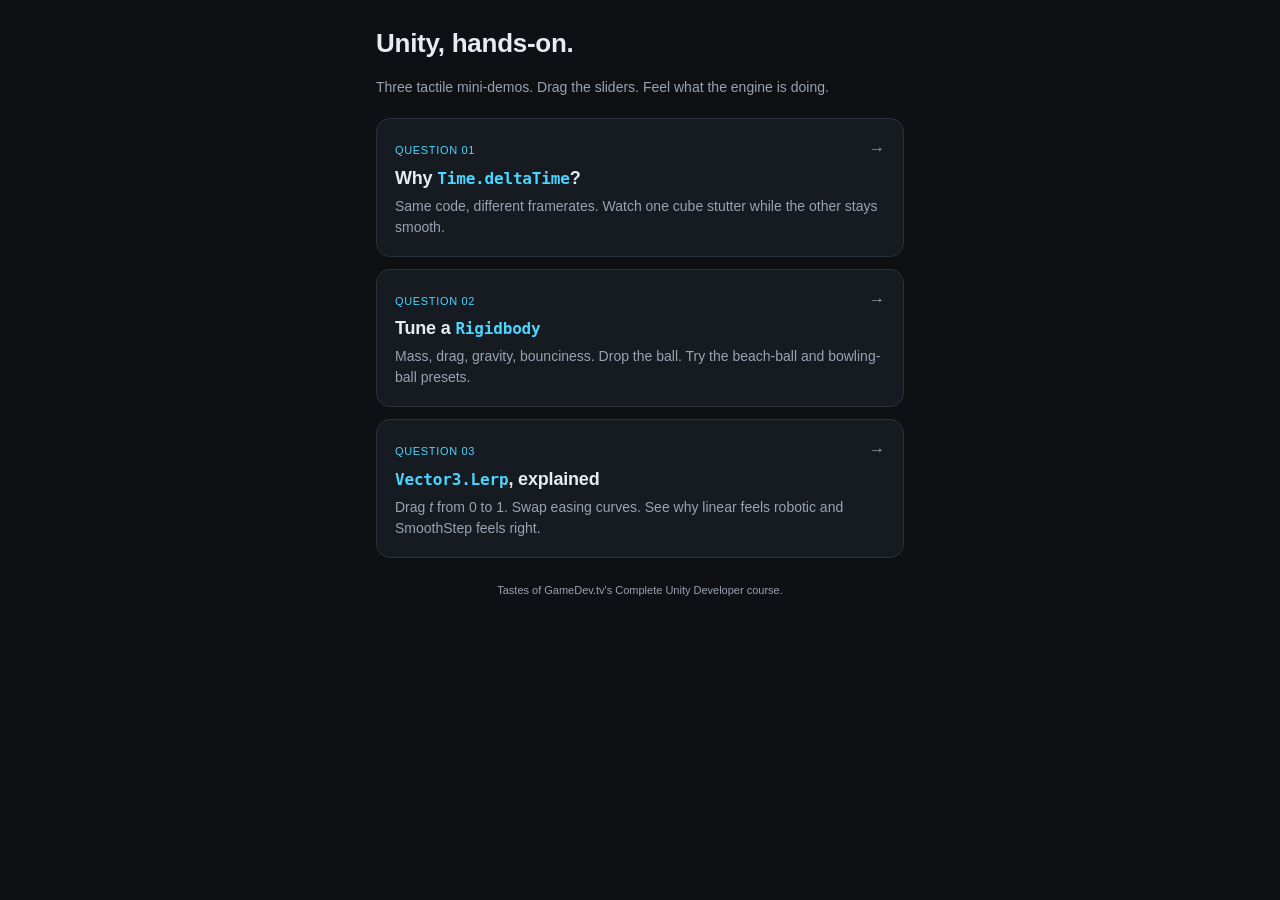
==== index.html @ b9f91390 "Initial: three Unity interactive explainers + index Co-Authored-By: Claude Opus 4.7 <noreply@anthrop" ====
<!doctype html>
<html lang="en">
<head>
<meta charset="utf-8" />
<meta name="viewport" content="width=device-width, initial-scale=1, viewport-fit=cover" />
<title>Unity, hands-on — a few interactive explainers</title>
<meta name="description" content="Tiny interactive demos answering common Unity beginner questions." />
<meta property="og:title" content="Unity, hands-on" />
<meta property="og:description" content="Tactile mini-demos for common Unity beginner questions." />
<meta property="og:type" content="website" />
<style>
  :root {
    --bg: #0e1014;
    --panel: #161a21;
    --panel-2: #1f242d;
    --ink: #e8ecf2;
    --ink-dim: #9aa3b2;
    --accent: #4ad6ff;
    --line: #2a313c;
  }
  * { box-sizing: border-box; }
  html, body { margin: 0; padding: 0; background: var(--bg); color: var(--ink); }
  body {
    font-family: -apple-system, BlinkMacSystemFont, "Segoe UI", Roboto, "Helvetica Neue", Arial, sans-serif;
    line-height: 1.5;
    padding: 24px 16px;
    max-width: 560px;
    margin: 0 auto;
    -webkit-font-smoothing: antialiased;
  }
  h1 {
    font-size: 26px;
    margin: 0 0 8px;
    letter-spacing: -0.01em;
  }
  .sub {
    color: var(--ink-dim);
    font-size: 14px;
    margin-bottom: 20px;
  }
  .card {
    display: block;
    text-decoration: none;
    color: inherit;
    background: var(--panel);
    border: 1px solid var(--line);
    border-radius: 14px;
    padding: 18px;
    margin-bottom: 12px;
    transition: border-color 0.15s ease, transform 0.1s ease;
  }
  .card:active { transform: scale(0.99); }
  .card:hover { border-color: var(--accent); }
  .card .tag {
    display: inline-block;
    font-size: 11px;
    color: var(--accent);
    letter-spacing: 0.06em;
    text-transform: uppercase;
    margin-bottom: 6px;
  }
  .card h2 {
    margin: 0 0 4px;
    font-size: 18px;
    letter-spacing: -0.01em;
  }
  .card h2 code {
    color: var(--accent);
    font-size: 16px;
  }
  .card p {
    margin: 0;
    color: var(--ink-dim);
    font-size: 14px;
  }
  .card .arrow {
    float: right;
    color: var(--ink-dim);
    margin-left: 8px;
  }
  .footer-note {
    text-align: center;
    color: var(--ink-dim);
    font-size: 11px;
    margin-top: 24px;
  }
</style>
</head>
<body>

<h1>Unity, hands-on.</h1>
<p class="sub">Three tactile mini-demos. Drag the sliders. Feel what the engine is doing.</p>

<a class="card" href="deltatime-demo.html">
  <span class="arrow">→</span>
  <div class="tag">Question 01</div>
  <h2>Why <code>Time.deltaTime</code>?</h2>
  <p>Same code, different framerates. Watch one cube stutter while the other stays smooth.</p>
</a>

<a class="card" href="rigidbody-demo.html">
  <span class="arrow">→</span>
  <div class="tag">Question 02</div>
  <h2>Tune a <code>Rigidbody</code></h2>
  <p>Mass, drag, gravity, bounciness. Drop the ball. Try the beach-ball and bowling-ball presets.</p>
</a>

<a class="card" href="lerp-demo.html">
  <span class="arrow">→</span>
  <div class="tag">Question 03</div>
  <h2><code>Vector3.Lerp</code>, explained</h2>
  <p>Drag <em>t</em> from 0 to 1. Swap easing curves. See why linear feels robotic and SmoothStep feels right.</p>
</a>

<p class="footer-note">Tastes of GameDev.tv's Complete Unity Developer course.</p>

</body>
</html>
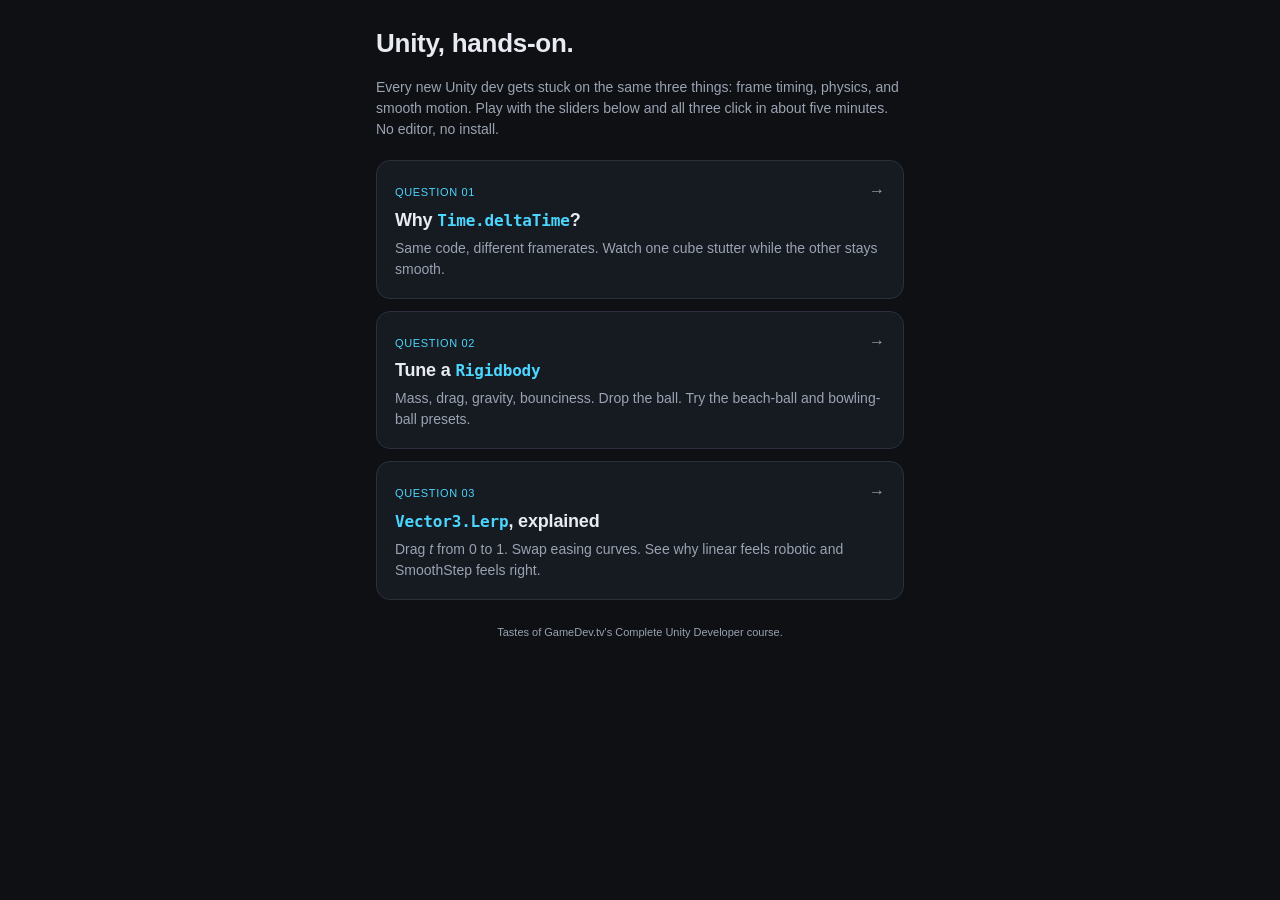
==== commit b11f4c93: "Add outcome-focused hero copy to index Co-Authored-By: Claude Opus 4.7 <noreply@anthropic.com>" ====
--- a/index.html
+++ b/index.html
@@ -89,7 +89,7 @@
 <body>
 
 <h1>Unity, hands-on.</h1>
-<p class="sub">Three tactile mini-demos. Drag the sliders. Feel what the engine is doing.</p>
+<p class="sub">Every new Unity dev gets stuck on the same three things: frame timing, physics, and smooth motion. Play with the sliders below and all three click in about five minutes. No editor, no install.</p>
 
 <a class="card" href="deltatime-demo.html">
   <span class="arrow">→</span>
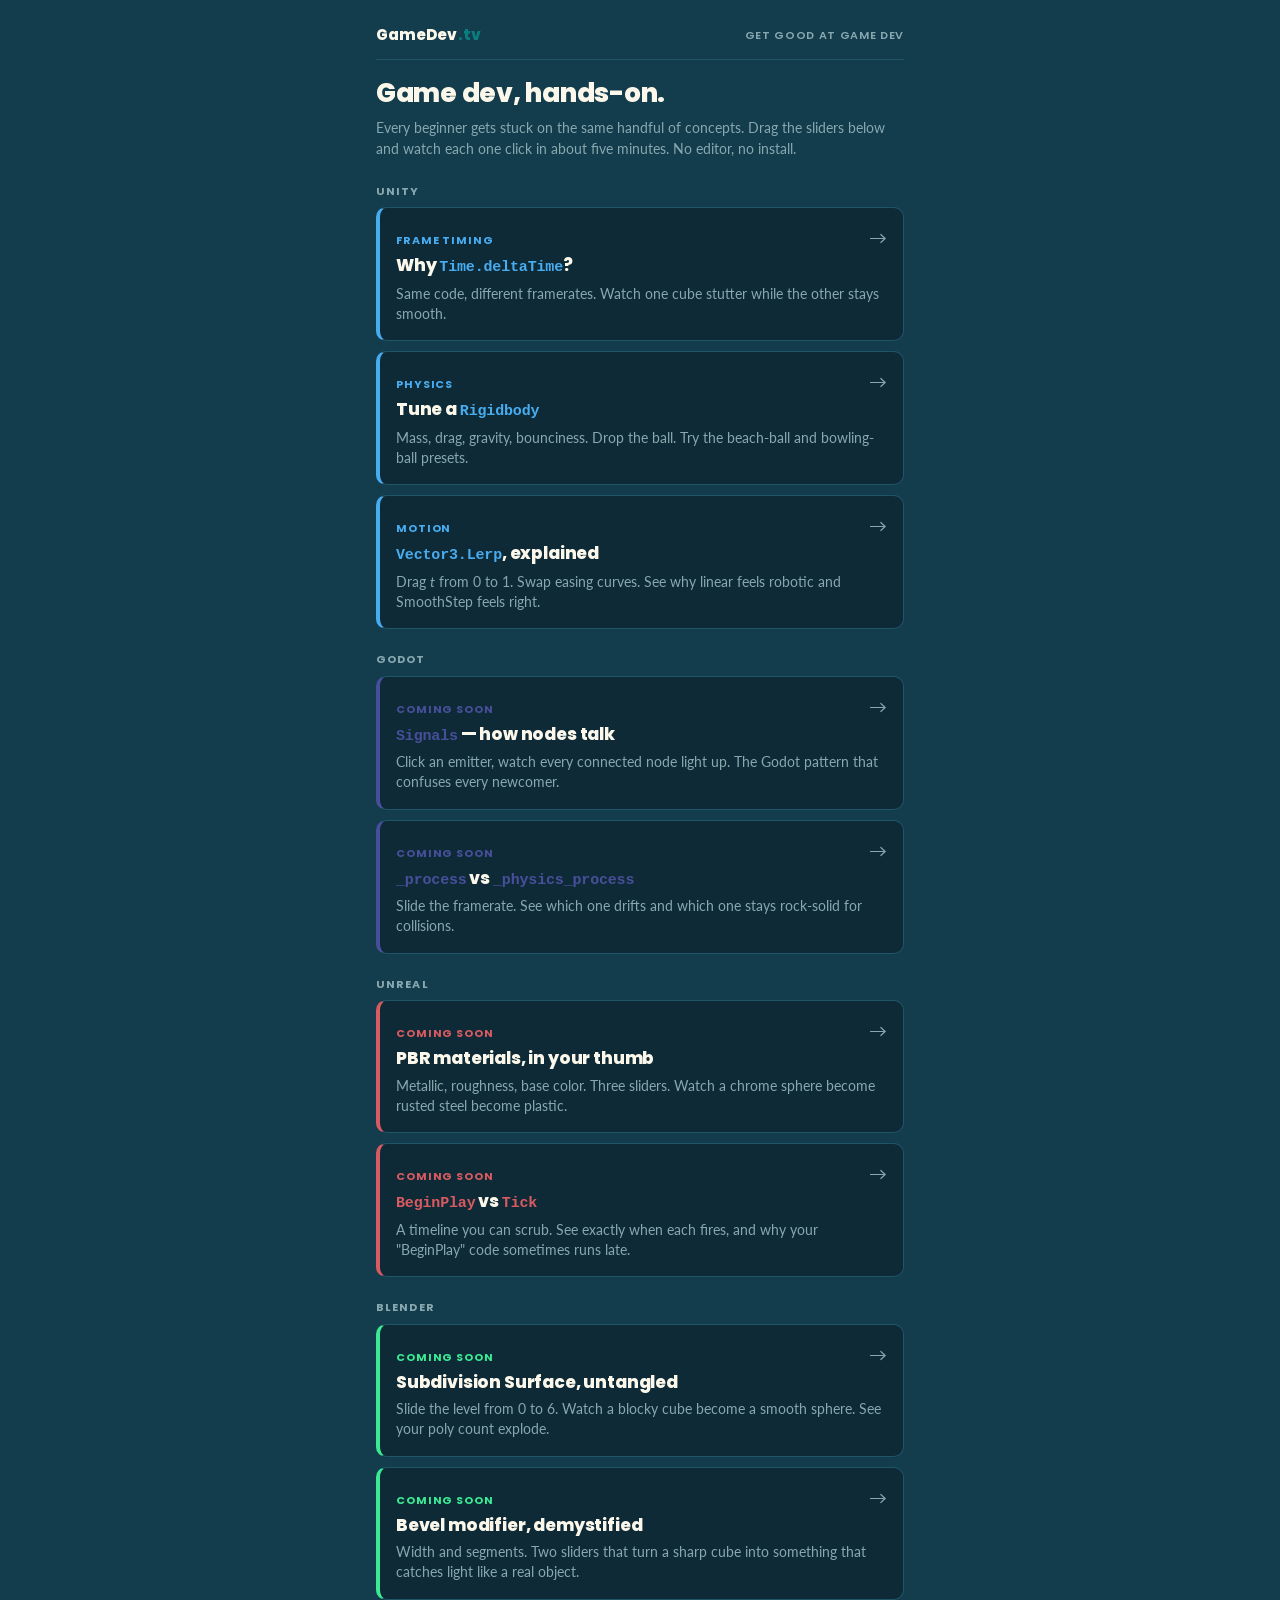
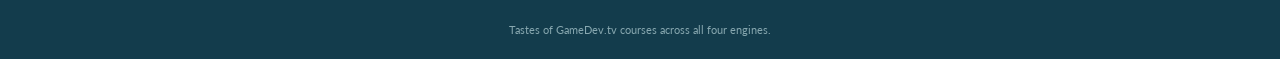
==== commit 24eda960: "Apply GameDev.tv brand: brand.css, brand-bar header, why-am-I-here copy Voice: Fun · Indie · Profess" ====
--- a/index.html
+++ b/index.html
@@ -3,116 +3,145 @@
 <head>
 <meta charset="utf-8" />
 <meta name="viewport" content="width=device-width, initial-scale=1, viewport-fit=cover" />
-<title>Unity, hands-on — a few interactive explainers</title>
-<meta name="description" content="Tiny interactive demos answering common Unity beginner questions." />
-<meta property="og:title" content="Unity, hands-on" />
-<meta property="og:description" content="Tactile mini-demos for common Unity beginner questions." />
+<title>Game dev, hands-on — interactive explainers from GameDev.tv</title>
+<meta name="description" content="Tactile mini-demos answering common questions across Unity, Unreal, Godot, and Blender." />
+<meta property="og:title" content="Game dev, hands-on" />
+<meta property="og:description" content="Tactile mini-demos for common beginner questions across Unity, Unreal, Godot, and Blender." />
 <meta property="og:type" content="website" />
+<link rel="stylesheet" href="brand.css" />
 <style>
-  :root {
-    --bg: #0e1014;
-    --panel: #161a21;
-    --panel-2: #1f242d;
-    --ink: #e8ecf2;
-    --ink-dim: #9aa3b2;
-    --accent: #4ad6ff;
-    --line: #2a313c;
-  }
-  * { box-sizing: border-box; }
-  html, body { margin: 0; padding: 0; background: var(--bg); color: var(--ink); }
-  body {
-    font-family: -apple-system, BlinkMacSystemFont, "Segoe UI", Roboto, "Helvetica Neue", Arial, sans-serif;
-    line-height: 1.5;
-    padding: 24px 16px;
-    max-width: 560px;
-    margin: 0 auto;
-    -webkit-font-smoothing: antialiased;
-  }
-  h1 {
-    font-size: 26px;
-    margin: 0 0 8px;
-    letter-spacing: -0.01em;
-  }
-  .sub {
-    color: var(--ink-dim);
-    font-size: 14px;
-    margin-bottom: 20px;
-  }
   .card {
     display: block;
     text-decoration: none;
     color: inherit;
     background: var(--panel);
     border: 1px solid var(--line);
-    border-radius: 14px;
-    padding: 18px;
-    margin-bottom: 12px;
-    transition: border-color 0.15s ease, transform 0.1s ease;
+    border-left: 4px solid var(--c-engine);
+    border-radius: 10px;
+    padding: 16px;
+    margin-bottom: 10px;
+    transition: transform 0.08s ease, background 0.15s ease;
   }
-  .card:active { transform: scale(0.99); }
-  .card:hover { border-color: var(--accent); }
+  .card:active { transform: translate(2px, 0); }
+  .card:hover { background: var(--panel-2); }
+  .card .row {
+    display: flex;
+    align-items: baseline;
+    justify-content: space-between;
+    gap: 8px;
+    margin-bottom: 2px;
+  }
   .card .tag {
-    display: inline-block;
+    font-family: 'Poppins', sans-serif;
     font-size: 11px;
-    color: var(--accent);
-    letter-spacing: 0.06em;
+    color: var(--c-engine);
+    letter-spacing: 0.08em;
     text-transform: uppercase;
-    margin-bottom: 6px;
+    font-weight: 700;
   }
+  .card .arrow { color: var(--ink-dim); font-size: 18px; }
   .card h2 {
     margin: 0 0 4px;
-    font-size: 18px;
-    letter-spacing: -0.01em;
+    font-size: 17px;
   }
-  .card h2 code {
-    color: var(--accent);
-    font-size: 16px;
-  }
+  .card h2 code { color: var(--c-engine); font-size: 15px; }
   .card p {
     margin: 0;
     color: var(--ink-dim);
-    font-size: 14px;
+    font-size: 13.5px;
   }
-  .card .arrow {
-    float: right;
+  .engine-section { margin-bottom: 22px; }
+  .engine-section .engine-label {
+    font-family: 'Poppins', sans-serif;
+    font-size: 11px;
+    letter-spacing: 0.1em;
+    text-transform: uppercase;
     color: var(--ink-dim);
-    margin-left: 8px;
+    margin-bottom: 8px;
+    font-weight: 700;
   }
-  .footer-note {
-    text-align: center;
-    color: var(--ink-dim);
-    font-size: 11px;
-    margin-top: 24px;
-  }
+  .engine-section.unity   { --c-engine: var(--c-unity); }
+  .engine-section.unreal  { --c-engine: var(--c-unreal); }
+  .engine-section.godot   { --c-engine: var(--c-godot); }
+  .engine-section.blender { --c-engine: var(--c-blender); }
+
+  body { --c-engine: var(--primary-teal); }
+  h1 { font-size: 26px; margin-bottom: 4px; }
+  p.hero { color: var(--ink-dim); font-size: 14px; margin: 0 0 24px; }
 </style>
 </head>
 <body>
 
-<h1>Unity, hands-on.</h1>
-<p class="sub">Every new Unity dev gets stuck on the same three things: frame timing, physics, and smooth motion. Play with the sliders below and all three click in about five minutes. No editor, no install.</p>
+<header class="brand-bar">
+  <a class="brand-mark" href="https://www.gamedev.tv">GameDev<span class="dot">.tv</span></a>
+  <span class="brand-tag">Get Good at Game Dev</span>
+</header>
 
-<a class="card" href="deltatime-demo.html">
-  <span class="arrow">→</span>
-  <div class="tag">Question 01</div>
-  <h2>Why <code>Time.deltaTime</code>?</h2>
-  <p>Same code, different framerates. Watch one cube stutter while the other stays smooth.</p>
-</a>
+<h1>Game dev, hands-on.</h1>
+<p class="hero">Every beginner gets stuck on the same handful of concepts. Drag the sliders below and watch each one click in about five minutes. No editor, no install.</p>
 
-<a class="card" href="rigidbody-demo.html">
-  <span class="arrow">→</span>
-  <div class="tag">Question 02</div>
-  <h2>Tune a <code>Rigidbody</code></h2>
-  <p>Mass, drag, gravity, bounciness. Drop the ball. Try the beach-ball and bowling-ball presets.</p>
-</a>
+<div class="engine-section unity">
+  <div class="engine-label">Unity</div>
+  <a class="card" href="deltatime-demo.html">
+    <div class="row"><span class="tag">Frame timing</span><span class="arrow">→</span></div>
+    <h2>Why <code>Time.deltaTime</code>?</h2>
+    <p>Same code, different framerates. Watch one cube stutter while the other stays smooth.</p>
+  </a>
+  <a class="card" href="rigidbody-demo.html">
+    <div class="row"><span class="tag">Physics</span><span class="arrow">→</span></div>
+    <h2>Tune a <code>Rigidbody</code></h2>
+    <p>Mass, drag, gravity, bounciness. Drop the ball. Try the beach-ball and bowling-ball presets.</p>
+  </a>
+  <a class="card" href="lerp-demo.html">
+    <div class="row"><span class="tag">Motion</span><span class="arrow">→</span></div>
+    <h2><code>Vector3.Lerp</code>, explained</h2>
+    <p>Drag <em>t</em> from 0 to 1. Swap easing curves. See why linear feels robotic and SmoothStep feels right.</p>
+  </a>
+</div>
 
-<a class="card" href="lerp-demo.html">
-  <span class="arrow">→</span>
-  <div class="tag">Question 03</div>
-  <h2><code>Vector3.Lerp</code>, explained</h2>
-  <p>Drag <em>t</em> from 0 to 1. Swap easing curves. See why linear feels robotic and SmoothStep feels right.</p>
-</a>
+<div class="engine-section godot">
+  <div class="engine-label">Godot</div>
+  <a class="card" href="godot-signals-demo.html">
+    <div class="row"><span class="tag">Coming soon</span><span class="arrow">→</span></div>
+    <h2><code>Signals</code> — how nodes talk</h2>
+    <p>Click an emitter, watch every connected node light up. The Godot pattern that confuses every newcomer.</p>
+  </a>
+  <a class="card" href="godot-process-demo.html">
+    <div class="row"><span class="tag">Coming soon</span><span class="arrow">→</span></div>
+    <h2><code>_process</code> vs <code>_physics_process</code></h2>
+    <p>Slide the framerate. See which one drifts and which one stays rock-solid for collisions.</p>
+  </a>
+</div>
 
-<p class="footer-note">Tastes of GameDev.tv's Complete Unity Developer course.</p>
+<div class="engine-section unreal">
+  <div class="engine-label">Unreal</div>
+  <a class="card" href="unreal-pbr-demo.html">
+    <div class="row"><span class="tag">Coming soon</span><span class="arrow">→</span></div>
+    <h2>PBR materials, in your thumb</h2>
+    <p>Metallic, roughness, base color. Three sliders. Watch a chrome sphere become rusted steel become plastic.</p>
+  </a>
+  <a class="card" href="unreal-tick-demo.html">
+    <div class="row"><span class="tag">Coming soon</span><span class="arrow">→</span></div>
+    <h2><code>BeginPlay</code> vs <code>Tick</code></h2>
+    <p>A timeline you can scrub. See exactly when each fires, and why your "BeginPlay" code sometimes runs late.</p>
+  </a>
+</div>
+
+<div class="engine-section blender">
+  <div class="engine-label">Blender</div>
+  <a class="card" href="blender-subdiv-demo.html">
+    <div class="row"><span class="tag">Coming soon</span><span class="arrow">→</span></div>
+    <h2>Subdivision Surface, untangled</h2>
+    <p>Slide the level from 0 to 6. Watch a blocky cube become a smooth sphere. See your poly count explode.</p>
+  </a>
+  <a class="card" href="blender-bevel-demo.html">
+    <div class="row"><span class="tag">Coming soon</span><span class="arrow">→</span></div>
+    <h2>Bevel modifier, demystified</h2>
+    <p>Width and segments. Two sliders that turn a sharp cube into something that catches light like a real object.</p>
+  </a>
+</div>
+
+<p class="footer-note">Tastes of GameDev.tv courses across all four engines.</p>
 
 </body>
 </html>
--- a/brand.css
+++ b/brand.css
@@ -0,0 +1,305 @@
+@import url('https://fonts.googleapis.com/css2?family=Poppins:wght@600;800&family=Lato:wght@400;700;900&display=swap');
+
+:root {
+  /* Primary palette */
+  --shadow-grey: #222334;
+  --dark-teal: #133C4C;
+  --primary-teal: #097D7F;
+  --turquoise: #73E3C5;
+  --ivory: #FBF7EA;
+  --terracota: #DD6031;
+  --sandy: #FC9E4F;
+  --mustard: #FFD756;
+  --lime: #CBFF9A;
+
+  /* Secondary palette — engine color-coding */
+  --c-unity:   #48ACF0; /* Cool Sky */
+  --c-unreal:  #DA5A61; /* Cold Red */
+  --c-godot:   #484F9A; /* Ocean Purple */
+  --c-blender: #3BEA93; /* Fresh Green */
+
+  /* Roles (override --c-engine per page) */
+  --bg: var(--dark-teal);
+  --panel: #0e2a36;
+  --panel-2: #1a4555;
+  --ink: var(--ivory);
+  --ink-dim: #88a8b0;
+  --accent: var(--lime);
+  --line: #1f5567;
+  --c-engine: var(--primary-teal);
+}
+
+* { box-sizing: border-box; }
+html, body { margin: 0; padding: 0; background: var(--bg); color: var(--ink); }
+body {
+  font-family: 'Lato', -apple-system, BlinkMacSystemFont, "Segoe UI", Roboto, sans-serif;
+  line-height: 1.5;
+  padding: 16px;
+  max-width: 560px;
+  margin: 0 auto;
+  -webkit-font-smoothing: antialiased;
+}
+
+h1, h2, h3, .poppins {
+  font-family: 'Poppins', sans-serif;
+  font-weight: 800;
+  letter-spacing: -0.01em;
+}
+h1 { font-size: 24px; margin: 0 0 6px; }
+h2 { font-size: 18px; margin: 0 0 4px; }
+
+p.sub, .sub { color: var(--ink-dim); font-size: 14px; margin: 0 0 14px; }
+
+/* Brand header strip */
+.brand-bar {
+  display: flex;
+  align-items: center;
+  justify-content: space-between;
+  gap: 10px;
+  padding: 8px 0 12px;
+  margin-bottom: 14px;
+  border-bottom: 1px solid var(--line);
+}
+.brand-mark {
+  font-family: 'Poppins', sans-serif;
+  font-weight: 800;
+  font-size: 15px;
+  color: var(--ink);
+  text-decoration: none;
+  letter-spacing: 0.005em;
+}
+.brand-mark .dot { color: var(--c-engine); }
+.brand-tag {
+  font-family: 'Poppins', sans-serif;
+  font-weight: 600;
+  font-size: 11px;
+  color: var(--ink-dim);
+  letter-spacing: 0.06em;
+  text-transform: uppercase;
+}
+
+/* Stage / canvas wrapper */
+.stage {
+  background: var(--panel);
+  border: 1px solid var(--line);
+  border-radius: 12px;
+  padding: 12px;
+  margin-bottom: 14px;
+  box-shadow: 6px 0 0 var(--c-engine);
+}
+canvas {
+  display: block;
+  width: 100%;
+  border-radius: 8px;
+  background: var(--shadow-grey);
+  touch-action: none;
+}
+.legend {
+  display: flex;
+  justify-content: space-between;
+  gap: 8px;
+  margin-top: 8px;
+  font-size: 12px;
+  color: var(--ink-dim);
+  font-variant-numeric: tabular-nums;
+}
+.legend .dot {
+  width: 10px; height: 10px; border-radius: 50%;
+  display: inline-block; vertical-align: middle; margin-right: 4px;
+}
+
+/* Controls panel */
+.controls {
+  background: var(--panel);
+  border: 1px solid var(--line);
+  border-radius: 12px;
+  padding: 14px;
+  margin-bottom: 14px;
+}
+.slider-block { margin-bottom: 14px; }
+.slider-block:last-child { margin-bottom: 0; }
+.label-row {
+  display: flex;
+  justify-content: space-between;
+  align-items: baseline;
+  font-size: 13px;
+  color: var(--ink-dim);
+  margin-bottom: 4px;
+}
+.label-row strong {
+  font-family: 'Poppins', sans-serif;
+  font-weight: 600;
+  color: var(--ink);
+  font-size: 14px;
+}
+.val {
+  font-family: 'Poppins', sans-serif;
+  font-variant-numeric: tabular-nums;
+  color: var(--c-engine);
+  font-weight: 600;
+  font-size: 14px;
+}
+
+input[type=range] {
+  width: 100%;
+  -webkit-appearance: none;
+  appearance: none;
+  height: 28px;
+  background: transparent;
+}
+input[type=range]::-webkit-slider-runnable-track {
+  height: 6px;
+  background: var(--panel-2);
+  border-radius: 3px;
+}
+input[type=range]::-moz-range-track {
+  height: 6px;
+  background: var(--panel-2);
+  border-radius: 3px;
+}
+input[type=range]::-webkit-slider-thumb {
+  -webkit-appearance: none;
+  appearance: none;
+  width: 26px; height: 26px;
+  border-radius: 50%;
+  background: var(--c-engine);
+  margin-top: -10px;
+  border: 3px solid var(--dark-teal);
+  cursor: pointer;
+}
+input[type=range]::-moz-range-thumb {
+  width: 26px; height: 26px;
+  border-radius: 50%;
+  background: var(--c-engine);
+  border: 3px solid var(--dark-teal);
+  cursor: pointer;
+}
+
+/* Buttons */
+.btn {
+  flex: 1 1 auto;
+  padding: 11px 10px;
+  background: var(--panel-2);
+  border: 1px solid var(--line);
+  color: var(--ink);
+  border-radius: 8px;
+  font-family: 'Poppins', sans-serif;
+  font-size: 14px;
+  font-weight: 600;
+  cursor: pointer;
+  -webkit-tap-highlight-color: transparent;
+  transition: transform 0.08s ease, background 0.15s ease;
+}
+.btn:active { transform: translate(2px, 0); }
+.btn.primary {
+  background: var(--accent);
+  color: var(--shadow-grey);
+  border-color: var(--accent);
+}
+.btn.engine {
+  background: var(--c-engine);
+  color: var(--ivory);
+  border-color: var(--c-engine);
+}
+.btn.ghost { background: transparent; }
+
+.preset-row { display: flex; gap: 6px; flex-wrap: wrap; margin-bottom: 12px; }
+.action-row { display: flex; gap: 8px; margin-top: 6px; }
+
+/* Takeaway block */
+.takeaway {
+  background: var(--panel);
+  border: 1px solid var(--line);
+  border-radius: 12px;
+  padding: 14px;
+  margin-bottom: 14px;
+  font-size: 14px;
+}
+.takeaway h3 {
+  margin: 0 0 6px;
+  font-size: 12px;
+  color: var(--c-engine);
+  font-family: 'Poppins', sans-serif;
+  font-weight: 800;
+  letter-spacing: 0.06em;
+  text-transform: uppercase;
+}
+.takeaway ul { margin: 8px 0 0; padding-left: 20px; }
+.takeaway li { margin-bottom: 4px; }
+.takeaway code { color: var(--mustard); font-size: 13px; }
+
+/* Expandable code */
+details.code {
+  background: var(--panel);
+  border: 1px solid var(--line);
+  border-radius: 12px;
+  margin-bottom: 14px;
+  overflow: hidden;
+}
+details.code summary {
+  list-style: none;
+  cursor: pointer;
+  padding: 14px;
+  font-family: 'Poppins', sans-serif;
+  font-weight: 600;
+  font-size: 14px;
+  color: var(--ink);
+  display: flex;
+  justify-content: space-between;
+  align-items: center;
+}
+details.code summary::-webkit-details-marker { display: none; }
+details.code summary::after {
+  content: "›";
+  transform: rotate(90deg);
+  color: var(--ink-dim);
+  transition: transform 0.15s ease;
+  font-size: 18px;
+}
+details.code[open] summary::after { transform: rotate(270deg); }
+pre {
+  margin: 0;
+  padding: 0 14px 14px;
+  font-family: "SF Mono", ui-monospace, Menlo, Consolas, monospace;
+  font-size: 12.5px;
+  line-height: 1.6;
+  color: var(--ink);
+  overflow-x: auto;
+}
+.k { color: #ffb7c5; }
+.c { color: var(--ink-dim); }
+.s { color: var(--lime); }
+
+/* CTA */
+.cta {
+  background: var(--primary-teal);
+  border-radius: 12px;
+  padding: 18px;
+  text-align: center;
+  box-shadow: 6px 0 0 var(--c-engine);
+}
+.cta p {
+  margin: 0 0 12px;
+  font-size: 14px;
+  color: var(--ivory);
+  font-weight: 700;
+}
+.cta a {
+  display: inline-block;
+  padding: 12px 22px;
+  background: var(--accent);
+  color: var(--shadow-grey);
+  text-decoration: none;
+  border-radius: 999px;
+  font-family: 'Poppins', sans-serif;
+  font-weight: 800;
+  font-size: 15px;
+  letter-spacing: 0.005em;
+}
+
+.footer-note {
+  text-align: center;
+  color: var(--ink-dim);
+  font-size: 11px;
+  margin-top: 14px;
+}
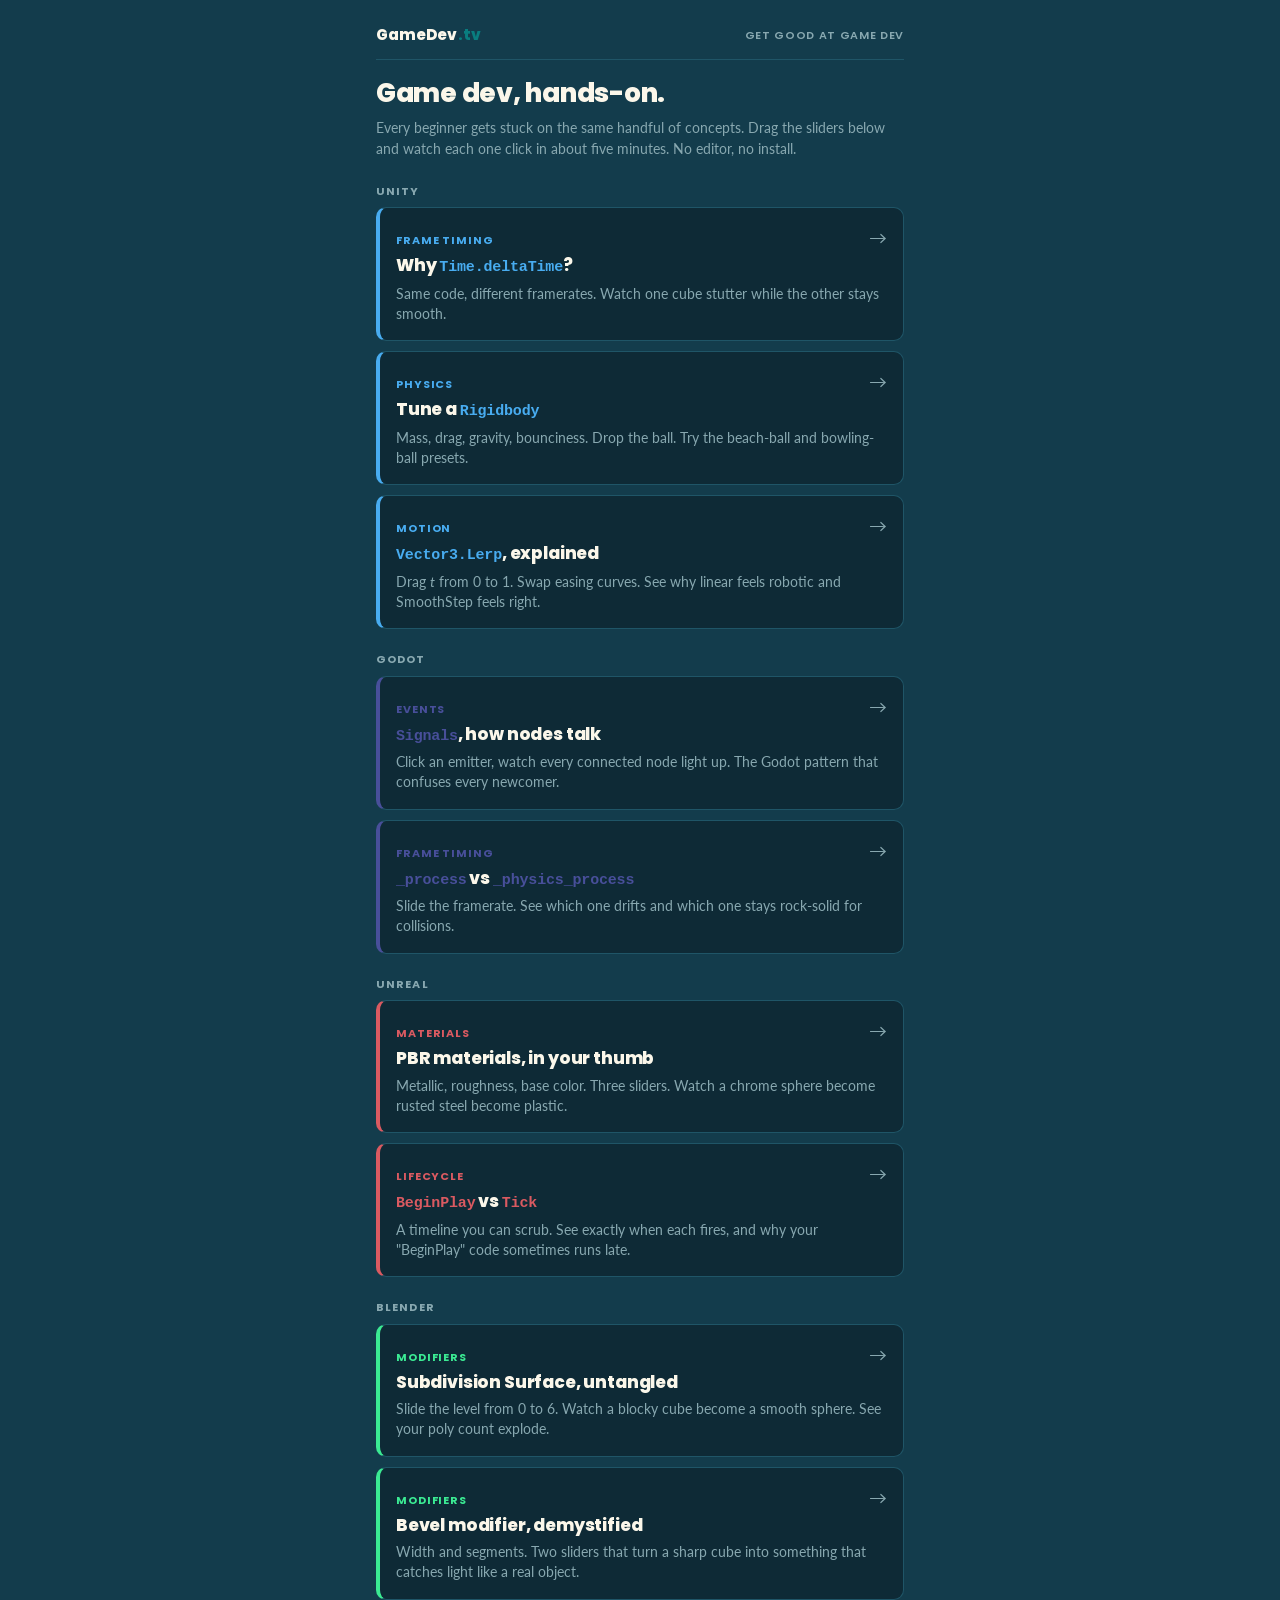
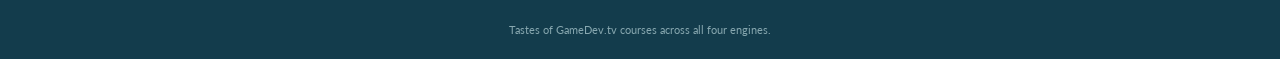
==== commit 9f2e72f7: "Add 6 engine demos: Godot signals/_process, Unreal PBR/Tick, Blender subdiv/bevel Each demo grounded" ====
--- a/index.html
+++ b/index.html
@@ -102,12 +102,12 @@
 <div class="engine-section godot">
   <div class="engine-label">Godot</div>
   <a class="card" href="godot-signals-demo.html">
-    <div class="row"><span class="tag">Coming soon</span><span class="arrow">→</span></div>
-    <h2><code>Signals</code> — how nodes talk</h2>
+    <div class="row"><span class="tag">Events</span><span class="arrow">→</span></div>
+    <h2><code>Signals</code>, how nodes talk</h2>
     <p>Click an emitter, watch every connected node light up. The Godot pattern that confuses every newcomer.</p>
   </a>
   <a class="card" href="godot-process-demo.html">
-    <div class="row"><span class="tag">Coming soon</span><span class="arrow">→</span></div>
+    <div class="row"><span class="tag">Frame timing</span><span class="arrow">→</span></div>
     <h2><code>_process</code> vs <code>_physics_process</code></h2>
     <p>Slide the framerate. See which one drifts and which one stays rock-solid for collisions.</p>
   </a>
@@ -116,12 +116,12 @@
 <div class="engine-section unreal">
   <div class="engine-label">Unreal</div>
   <a class="card" href="unreal-pbr-demo.html">
-    <div class="row"><span class="tag">Coming soon</span><span class="arrow">→</span></div>
+    <div class="row"><span class="tag">Materials</span><span class="arrow">→</span></div>
     <h2>PBR materials, in your thumb</h2>
     <p>Metallic, roughness, base color. Three sliders. Watch a chrome sphere become rusted steel become plastic.</p>
   </a>
   <a class="card" href="unreal-tick-demo.html">
-    <div class="row"><span class="tag">Coming soon</span><span class="arrow">→</span></div>
+    <div class="row"><span class="tag">Lifecycle</span><span class="arrow">→</span></div>
     <h2><code>BeginPlay</code> vs <code>Tick</code></h2>
     <p>A timeline you can scrub. See exactly when each fires, and why your "BeginPlay" code sometimes runs late.</p>
   </a>
@@ -130,12 +130,12 @@
 <div class="engine-section blender">
   <div class="engine-label">Blender</div>
   <a class="card" href="blender-subdiv-demo.html">
-    <div class="row"><span class="tag">Coming soon</span><span class="arrow">→</span></div>
+    <div class="row"><span class="tag">Modifiers</span><span class="arrow">→</span></div>
     <h2>Subdivision Surface, untangled</h2>
     <p>Slide the level from 0 to 6. Watch a blocky cube become a smooth sphere. See your poly count explode.</p>
   </a>
   <a class="card" href="blender-bevel-demo.html">
-    <div class="row"><span class="tag">Coming soon</span><span class="arrow">→</span></div>
+    <div class="row"><span class="tag">Modifiers</span><span class="arrow">→</span></div>
     <h2>Bevel modifier, demystified</h2>
     <p>Width and segments. Two sliders that turn a sharp cube into something that catches light like a real object.</p>
   </a>
